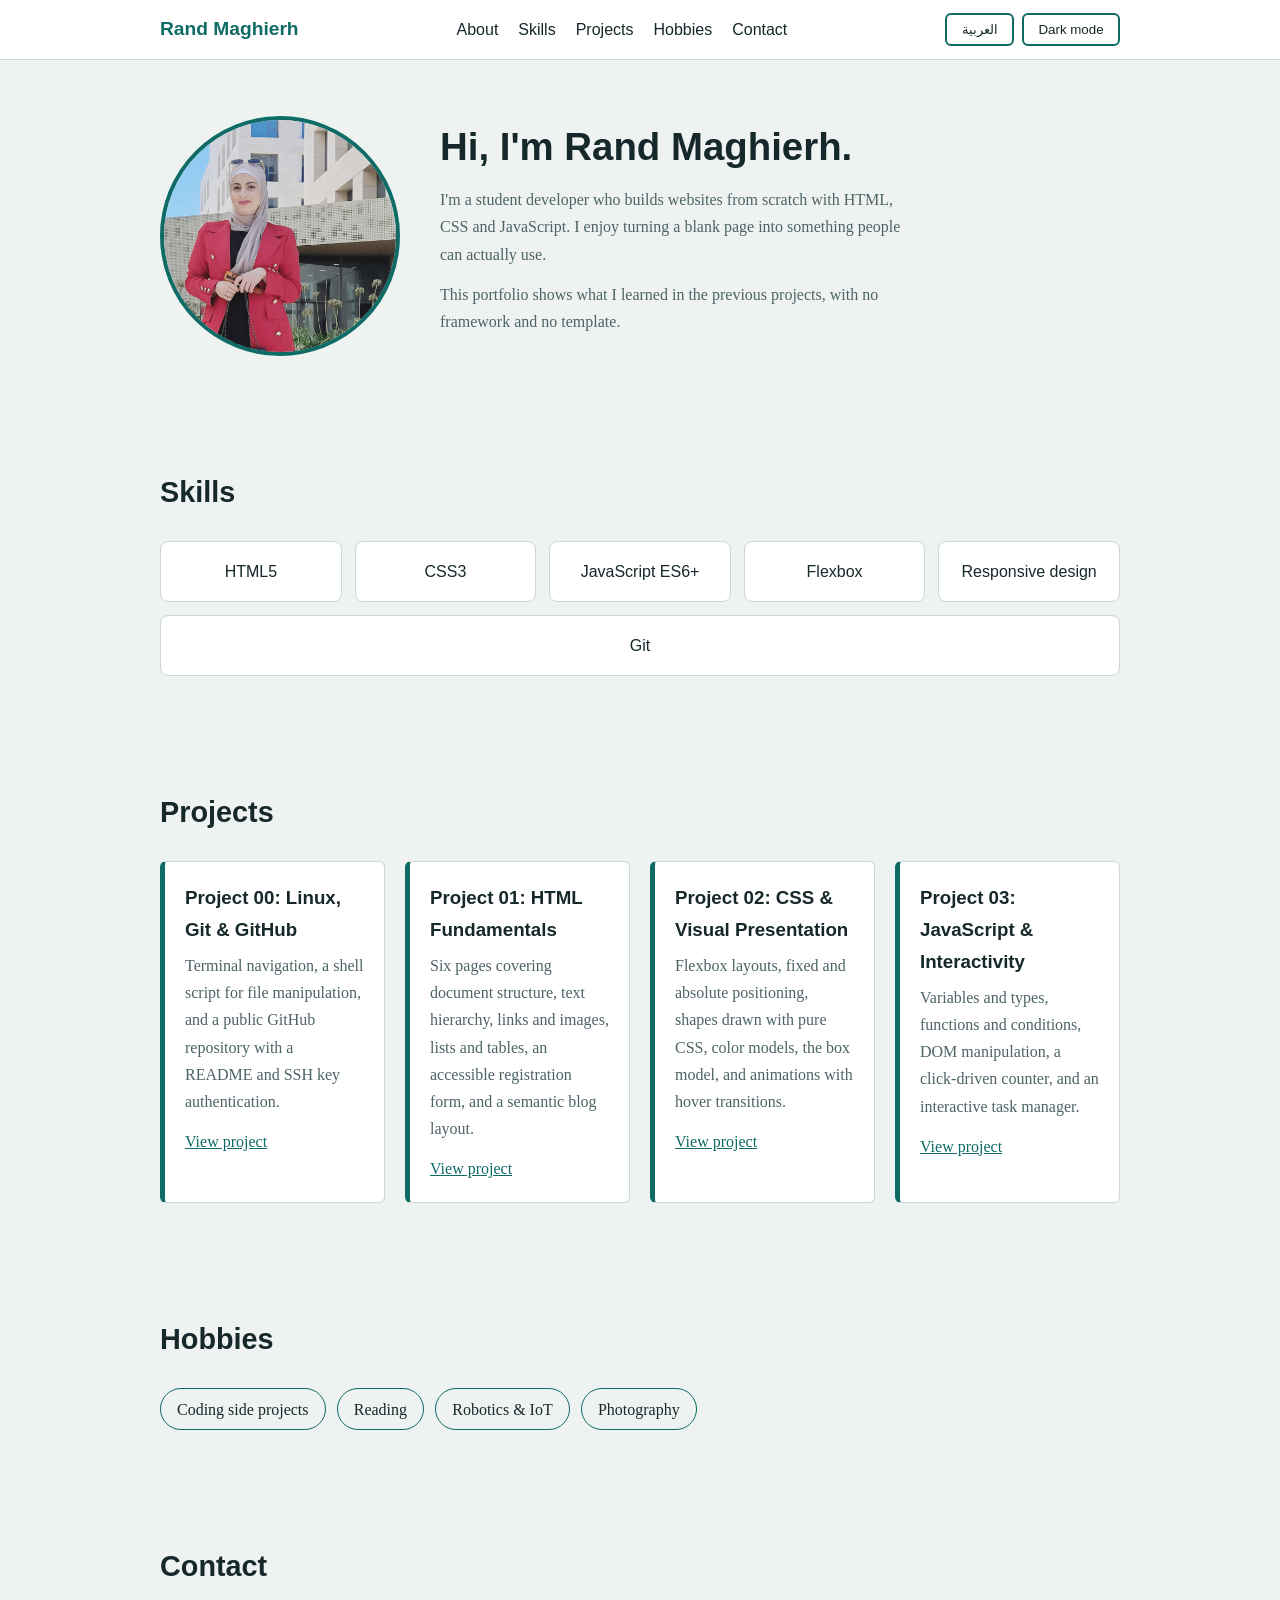
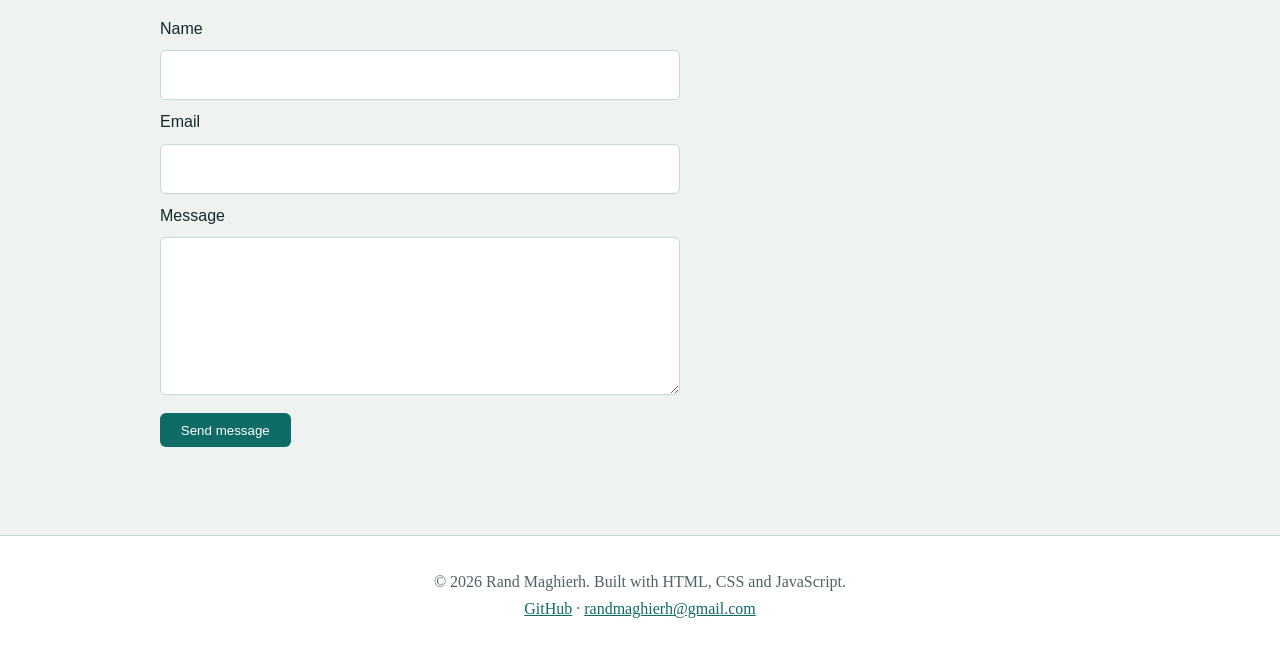
==== bounce02/index.html @ f578017b "Add project04 portfolio" ====
<!DOCTYPE html>
<html lang="en" dir="ltr" data-theme="light">
<head>
  
  <meta charset="UTF-8">
  <meta name="viewport" content="width=device-width, initial-scale=1">
  <title>Rand Maghierh | Personal Portfolio</title>
  <link rel="stylesheet" href="style.css">
</head>
<body>

  <!-- HEADER / NAVBAR -->
  <header class="site-header">
    <nav class="navbar">
      <a href="#top" class="logo" data-i18n="name">Rand Maghierh</a>
      <ul class="nav-links">
        <li><a href="#about" data-i18n="navAbout">About</a></li>
        <li><a href="#skills" data-i18n="navSkills">Skills</a></li>
        <li><a href="#projects" data-i18n="navProjects">Projects</a></li>
        <li><a href="#hobbies" data-i18n="navHobbies">Hobbies</a></li>
        <li><a href="#contact" data-i18n="navContact">Contact</a></li>
      </ul>
      <div class="nav-actions">
        <button id="lang-toggle" type="button">العربية</button>
        <button id="theme-toggle" type="button" data-i18n="themeDark">Dark mode</button>
      </div>
    </nav>
  </header>

  <main id="top">

    <!-- ABOUT ME -->
    <section id="about" class="section about">
      <img src="assets/profile.jpeg" alt="Portrait of Rand Maghierh" data-i18n-alt="photoAlt" class="about-photo">
      <div class="about-text">
        <h1 data-i18n="heroTitle">Hi, I'm Rand Maghierh.</h1>
        <p data-i18n="aboutP1">I'm a student developer who builds websites from scratch with HTML, CSS and JavaScript. I enjoy turning a blank page into something people can actually use.</p>
        <p data-i18n="aboutP2">This portfolio shows what I learned in the previous projects, with no framework and no template.</p>
      </div>
    </section>

    <!-- SKILLS -->
    <section id="skills" class="section">
      <h2 data-i18n="skillsTitle">Skills</h2>
      <div class="skills-grid">
        <div class="skill">HTML5</div>
        <div class="skill">CSS3</div>
        <div class="skill">JavaScript ES6+</div>
        <div class="skill">Flexbox</div>
        <div class="skill" data-i18n="skillResponsive">Responsive design</div>
        <div class="skill">Git</div>
      </div>
    </section>

    <!-- PROJECT SHOWCASE (Projects 00-03) -->
    <section id="projects" class="section">
      <h2 data-i18n="projectsTitle">Projects</h2>
      <div class="projects-grid">
        <article class="project">
          <h3 data-i18n="p0Title">Project 00: Linux, Git &amp; GitHub</h3>
          <p data-i18n="p0Text">Terminal navigation, a shell script for file manipulation, and a public GitHub repository with a README and SSH key authentication.</p>
          <a href="../../discovery-web-piscine/" data-i18n="viewProject">View project</a>
        </article>

        <article class="project">
          <h3 data-i18n="p1Title">Project 01: HTML Fundamentals</h3>
          <p data-i18n="p1Text">Six pages covering document structure, text hierarchy, links and images, lists and tables, an accessible registration form, and a semantic blog layout.</p>
          <a href="../../project01/" data-i18n="viewProject">View project</a>
        </article>

        <article class="project">
          <h3 data-i18n="p2Title">Project 02: CSS &amp; Visual Presentation</h3>
          <p data-i18n="p2Text">Flexbox layouts, fixed and absolute positioning, shapes drawn with pure CSS, color models, the box model, and animations with hover transitions.</p>
          <a href="../../project02/" data-i18n="viewProject">View project</a>
        </article>

        <article class="project">
          <h3 data-i18n="p3Title">Project 03: JavaScript &amp; Interactivity</h3>
          <p data-i18n="p3Text">Variables and types, functions and conditions, DOM manipulation, a click-driven counter, and an interactive task manager.</p>
          <a href="../../project03/" data-i18n="viewProject">View project</a>
        </article>
      </div>
    </section>

    <!-- HOBBIES -->
    <section id="hobbies" class="section">
      <h2 data-i18n="hobbiesTitle">Hobbies</h2>
      <ul class="hobbies">
        <li data-i18n="hobby1">Coding side projects</li>
        <li data-i18n="hobby2">Reading</li>
        <li data-i18n="hobby3">Robotics &amp; IoT</li>
        <li data-i18n="hobby4">Photography</li>
      </ul>
    </section>

    <!-- CONTACT FORM -->
    <section id="contact" class="section">
      <h2 data-i18n="contactTitle">Contact</h2>
      <form id="contact-form" novalidate>
        <label for="name" data-i18n="labelName">Name</label>
        <input type="text" id="name" name="name" required>

        <label for="email" data-i18n="labelEmail">Email</label>
        <input type="email" id="email" name="email" required>

        <label for="message" data-i18n="labelMessage">Message</label>
        <textarea id="message" name="message" rows="5" required></textarea>

        <button type="submit" data-i18n="send">Send message</button>
        <p id="form-status" role="status"></p>
      </form>
    </section>
  </main>

  <!-- FOOTER -->
  <footer class="site-footer">
    <p data-i18n="footerText">&copy; 2026 Rand Maghierh. Built with HTML, CSS and JavaScript.</p>
    <p><a href="https://github.com/randmaghierh-commits">GitHub</a> · <a href="mailto:randmaghierh@gmail.com">randmaghierh@gmail.com</a></p>
  </footer>

  <script src="script.js"></script>
</body>
</html>
---- bounce02/style.css ----
/* ---------- Theme variables ---------- */
:root {
  --bg: #eef3f2;
  --surface: #ffffff;
  --text: #16282a;
  --muted: #4d6366;
  --accent: #0f6b66;
  --accent-text: #ffffff;
  --border: #c9d7d5;
}

/* Dark theme: JavaScript sets data-theme="dark" on <html> */
:root[data-theme="dark"] {
  --bg: #0f1a1b;
  --surface: #172628;
  --text: #e6f0ef;
  --muted: #9bb3b1;
  --accent: #f0c84b;
  --accent-text: #14201f;
  --border: #2b4244;
}

/* ---------- Base ---------- */
* { box-sizing: border-box; margin: 0; padding: 0; }

html { scroll-behavior: smooth; }

body {
  font-family: Georgia, "Times New Roman", serif;
  line-height: 1.7;
  background: var(--bg);
  color: var(--text);
  transition: background 0.3s, color 0.3s;
}

h1, h2, h3, nav, button, label {
  font-family: "Trebuchet MS", "Segoe UI", sans-serif;
}

a { color: var(--accent); }

:focus-visible { outline: 3px solid var(--accent); outline-offset: 2px; }

/* ---------- Navbar (Flexbox) ---------- */
.site-header {
  position: sticky;
  top: 0;
  background: var(--surface);
  border-bottom: 1px solid var(--border);
  z-index: 10;
}

.navbar {
  display: flex;
  align-items: center;
  justify-content: space-between;
  gap: 1rem;
  max-width: 1000px;
  margin: 0 auto;
  padding: 0.8rem 1.25rem;
}

.logo { font-weight: bold; text-decoration: none; font-size: 1.2rem; }

.nav-links {
  display: flex;
  gap: 1.25rem;
  list-style: none;
}

.nav-links a { text-decoration: none; color: var(--text); }
.nav-links a:hover { color: var(--accent); }

#theme-toggle {
  padding: 0.45rem 0.9rem;
  border: 2px solid var(--accent);
  border-radius: 6px;
  background: transparent;
  color: var(--text);
  cursor: pointer;
}
#theme-toggle:hover { background: var(--accent); color: var(--accent-text); }

/* ---------- Sections ---------- */
.section {
  max-width: 1000px;
  margin: 0 auto;
  padding: 3.5rem 1.25rem;
}

.section h2 {
  font-size: 1.8rem;
  margin-bottom: 1.5rem;
}

/* About */
.about {
  display: flex;
  align-items: center;
  gap: 2.5rem;
}
.about-photo {
  width: 240px;
  height: 240px;
  border-radius: 50%;
  object-fit: cover;
  border: 4px solid var(--accent);
  flex-shrink: 0;
}
.about-text h1 { font-size: 2.4rem; line-height: 1.2; margin-bottom: 1rem; }
.about-text p { max-width: 60ch; margin-bottom: 0.8rem; color: var(--muted); }

/* Skills grid */
.skills-grid {
  display: flex;
  flex-wrap: wrap;
  gap: 0.8rem;
}
.skill {
  flex: 1 1 150px;
  padding: 1rem;
  text-align: center;
  background: var(--surface);
  border: 1px solid var(--border);
  border-radius: 8px;
  font-family: "Trebuchet MS", "Segoe UI", sans-serif;
}

/* Projects */
.projects-grid {
  display: flex;
  flex-wrap: wrap;
  gap: 1.25rem;
}
.project {
  flex: 1 1 220px;
  padding: 1.25rem;
  background: var(--surface);
  border: 1px solid var(--border);
  border-inline-start: 5px solid var(--accent);
  border-radius: 6px;
}
.project h3 { margin-bottom: 0.4rem; }
.project p { color: var(--muted); margin-bottom: 0.8rem; }

/* Hobbies */
.hobbies {
  display: flex;
  flex-wrap: wrap;
  gap: 0.7rem;
  list-style: none;
}
.hobbies li {
  padding: 0.4rem 1rem;
  border: 1px solid var(--accent);
  border-radius: 999px;
}

/* Contact form */
#contact-form {
  display: flex;
  flex-direction: column;
  gap: 0.5rem;
  max-width: 520px;
}
#contact-form input,
#contact-form textarea {
  padding: 0.65rem;
  font: inherit;
  background: var(--surface);
  color: var(--text);
  border: 1px solid var(--border);
  border-radius: 6px;
}
#contact-form input.invalid,
#contact-form textarea.invalid { border-color: #c0392b; }
#contact-form button {
  align-self: flex-start;
  margin-top: 0.6rem;
  padding: 0.6rem 1.3rem;
  background: var(--accent);
  color: var(--accent-text);
  border: none;
  border-radius: 6px;
  cursor: pointer;
}
#form-status { min-height: 1.5rem; }

/* Footer */
.site-footer {
  text-align: center;
  padding: 2rem 1rem;
  background: var(--surface);
  border-top: 1px solid var(--border);
  color: var(--muted);
}

/* ---------- Media queries ---------- */
@media (max-width: 768px) {
  .about { flex-direction: column; text-align: center; }
  .about-photo { width: 190px; height: 190px; }
  .about-text h1 { font-size: 2rem; }
}

@media (max-width: 600px) {
  .navbar { flex-wrap: wrap; justify-content: center; }
  .nav-links { flex-wrap: wrap; justify-content: center; gap: 0.8rem; order: 3; width: 100%; }
  .section { padding: 2.5rem 1rem; }
}

@media (prefers-reduced-motion: reduce) {
  html { scroll-behavior: auto; }
  body { transition: none; }
}

/* ---------- Language switcher: RTL support ---------- */
.nav-actions {
  display: flex;
  gap: 0.5rem;
}

#lang-toggle {
  padding: 0.45rem 0.9rem;
  border: 2px solid var(--accent);
  border-radius: 6px;
  background: transparent;
  color: var(--text);
  cursor: pointer;
}
#lang-toggle:hover { background: var(--accent); color: var(--accent-text); }

/* Arabic needs a font with Arabic glyphs and slightly taller lines */
:root[lang="ar"] body,
:root[lang="ar"] h1,
:root[lang="ar"] h2,
:root[lang="ar"] h3,
:root[lang="ar"] nav,
:root[lang="ar"] button,
:root[lang="ar"] label,
:root[lang="ar"] .skill {
  font-family: "Segoe UI", Tahoma, Arial, sans-serif;
}
:root[lang="ar"] body { line-height: 1.9; }
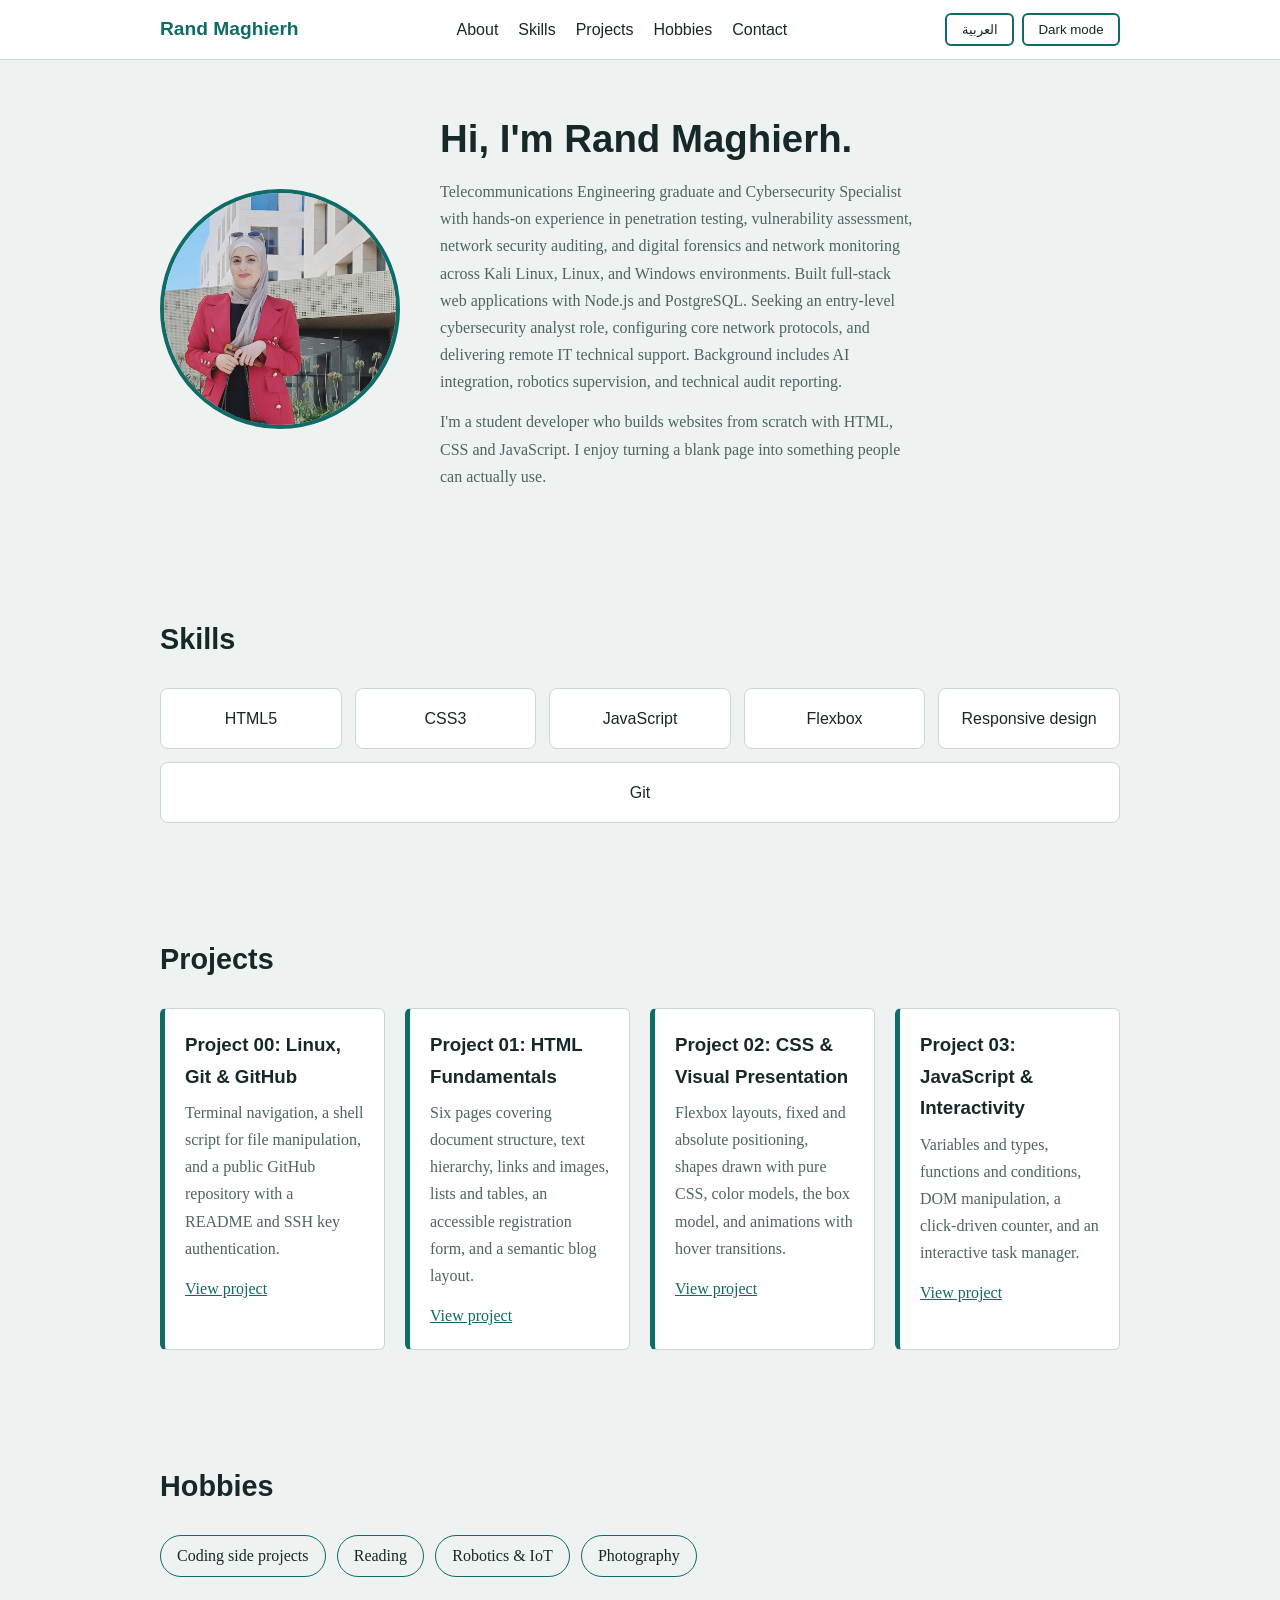
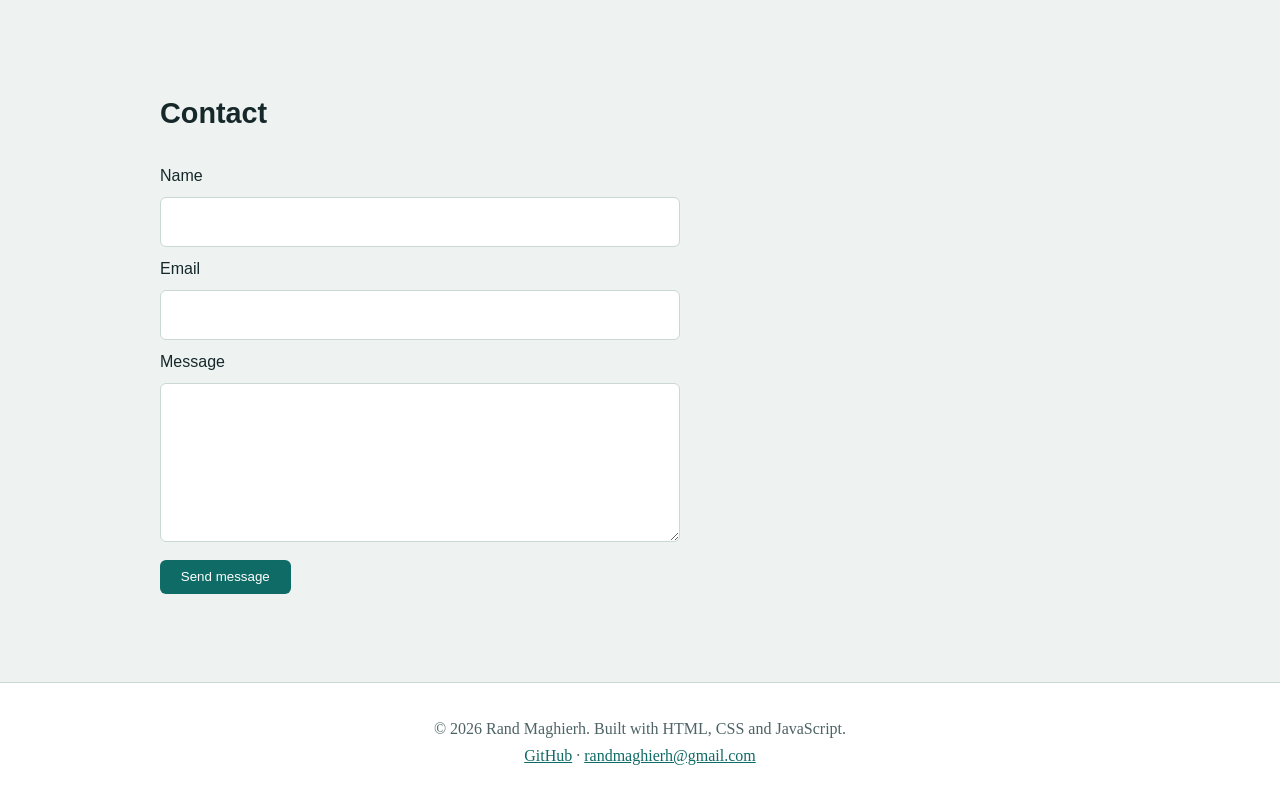
==== commit b2a9517c: "portfolio: update about text, translations and project links" ====
--- a/bounce02/index.html
+++ b/bounce02/index.html
@@ -1,14 +1,13 @@
 <!DOCTYPE html>
 <html lang="en" dir="ltr" data-theme="light">
 <head>
-  
   <meta charset="UTF-8">
   <meta name="viewport" content="width=device-width, initial-scale=1">
   <title>Rand Maghierh | Personal Portfolio</title>
   <link rel="stylesheet" href="style.css">
 </head>
 <body>
-
+ 
   <!-- HEADER / NAVBAR -->
   <header class="site-header">
     <nav class="navbar">
@@ -26,32 +25,32 @@
       </div>
     </nav>
   </header>
-
+ 
   <main id="top">
-
+ 
     <!-- ABOUT ME -->
     <section id="about" class="section about">
       <img src="assets/profile.jpeg" alt="Portrait of Rand Maghierh" data-i18n-alt="photoAlt" class="about-photo">
       <div class="about-text">
         <h1 data-i18n="heroTitle">Hi, I'm Rand Maghierh.</h1>
-        <p data-i18n="aboutP1">I'm a student developer who builds websites from scratch with HTML, CSS and JavaScript. I enjoy turning a blank page into something people can actually use.</p>
-        <p data-i18n="aboutP2">This portfolio shows what I learned in the previous projects, with no framework and no template.</p>
+        <p data-i18n="aboutP1">Telecommunications Engineering graduate and Cybersecurity Specialist with hands-on experience in penetration testing, vulnerability assessment, network security auditing, and digital forensics and network monitoring across Kali Linux, Linux, and Windows environments. Built full-stack web applications with Node.js and PostgreSQL. Seeking an entry-level cybersecurity analyst role, configuring core network protocols, and delivering remote IT technical support. Background includes AI integration, robotics supervision, and technical audit reporting.</p>
+        <p data-i18n="aboutP2">I'm a student developer who builds websites from scratch with HTML, CSS and JavaScript. I enjoy turning a blank page into something people can actually use.</p>
       </div>
     </section>
-
+ 
     <!-- SKILLS -->
     <section id="skills" class="section">
       <h2 data-i18n="skillsTitle">Skills</h2>
       <div class="skills-grid">
         <div class="skill">HTML5</div>
         <div class="skill">CSS3</div>
-        <div class="skill">JavaScript ES6+</div>
+        <div class="skill">JavaScript</div>
         <div class="skill">Flexbox</div>
-        <div class="skill" data-i18n="skillResponsive">Responsive design</div>
+        <div class="skill">Responsive design</div>
         <div class="skill">Git</div>
       </div>
     </section>
-
+ 
     <!-- PROJECT SHOWCASE (Projects 00-03) -->
     <section id="projects" class="section">
       <h2 data-i18n="projectsTitle">Projects</h2>
@@ -59,29 +58,29 @@
         <article class="project">
           <h3 data-i18n="p0Title">Project 00: Linux, Git &amp; GitHub</h3>
           <p data-i18n="p0Text">Terminal navigation, a shell script for file manipulation, and a public GitHub repository with a README and SSH key authentication.</p>
-          <a href="../../discovery-web-piscine/" data-i18n="viewProject">View project</a>
+          <a href="https://github.com/randmaghierh-commits/discovery-web-piscine" target="_blank" rel="noopener noreferrer" data-i18n="viewProject">View project</a>
         </article>
-
+ 
         <article class="project">
           <h3 data-i18n="p1Title">Project 01: HTML Fundamentals</h3>
           <p data-i18n="p1Text">Six pages covering document structure, text hierarchy, links and images, lists and tables, an accessible registration form, and a semantic blog layout.</p>
-          <a href="../../project01/" data-i18n="viewProject">View project</a>
+          <a href="https://github.com/randmaghierh-commits/discovery-web-piscine-project01" target="_blank" rel="noopener noreferrer" data-i18n="viewProject">View project</a>
         </article>
-
+ 
         <article class="project">
           <h3 data-i18n="p2Title">Project 02: CSS &amp; Visual Presentation</h3>
           <p data-i18n="p2Text">Flexbox layouts, fixed and absolute positioning, shapes drawn with pure CSS, color models, the box model, and animations with hover transitions.</p>
-          <a href="../../project02/" data-i18n="viewProject">View project</a>
+          <a href="https://github.com/randmaghierh-commits/Project02" target="_blank" rel="noopener noreferrer" data-i18n="viewProject">View project</a>
         </article>
-
+ 
         <article class="project">
           <h3 data-i18n="p3Title">Project 03: JavaScript &amp; Interactivity</h3>
           <p data-i18n="p3Text">Variables and types, functions and conditions, DOM manipulation, a click-driven counter, and an interactive task manager.</p>
-          <a href="../../project03/" data-i18n="viewProject">View project</a>
+          <a href="https://github.com/randmaghierh-commits/Project03" target="_blank" rel="noopener noreferrer" data-i18n="viewProject">View project</a>
         </article>
       </div>
     </section>
-
+ 
     <!-- HOBBIES -->
     <section id="hobbies" class="section">
       <h2 data-i18n="hobbiesTitle">Hobbies</h2>
@@ -92,32 +91,33 @@
         <li data-i18n="hobby4">Photography</li>
       </ul>
     </section>
-
+ 
     <!-- CONTACT FORM -->
     <section id="contact" class="section">
       <h2 data-i18n="contactTitle">Contact</h2>
       <form id="contact-form" novalidate>
         <label for="name" data-i18n="labelName">Name</label>
         <input type="text" id="name" name="name" required>
-
+ 
         <label for="email" data-i18n="labelEmail">Email</label>
         <input type="email" id="email" name="email" required>
-
+ 
         <label for="message" data-i18n="labelMessage">Message</label>
         <textarea id="message" name="message" rows="5" required></textarea>
-
+ 
         <button type="submit" data-i18n="send">Send message</button>
         <p id="form-status" role="status"></p>
       </form>
     </section>
   </main>
-
+ 
   <!-- FOOTER -->
   <footer class="site-footer">
     <p data-i18n="footerText">&copy; 2026 Rand Maghierh. Built with HTML, CSS and JavaScript.</p>
     <p><a href="https://github.com/randmaghierh-commits">GitHub</a> · <a href="mailto:randmaghierh@gmail.com">randmaghierh@gmail.com</a></p>
   </footer>
-
+ 
   <script src="script.js"></script>
 </body>
 </html>
+ 
